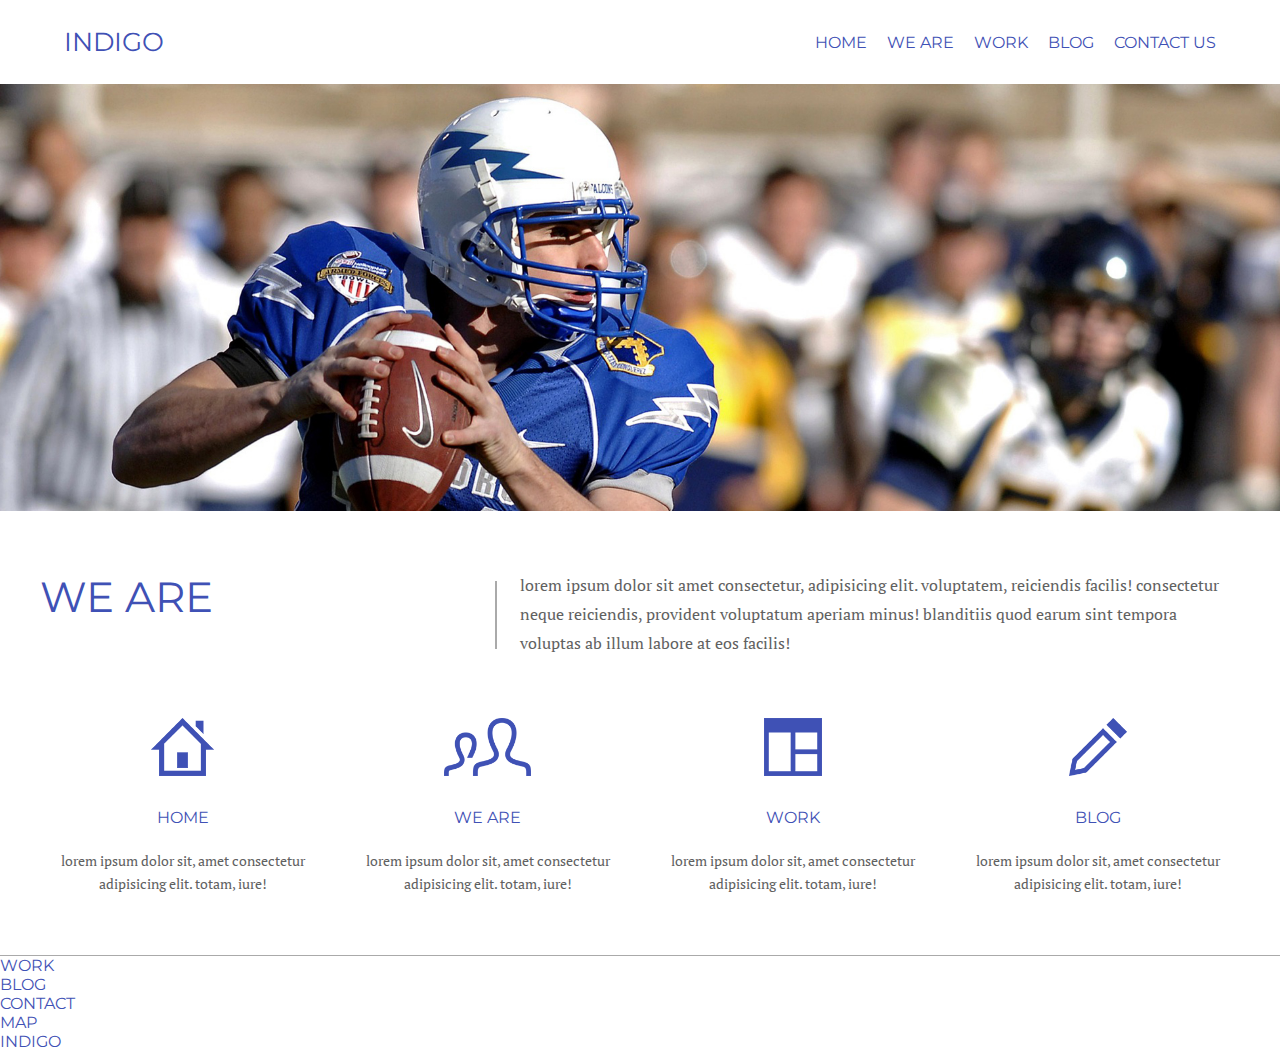
==== index.html @ 48d2efc8 "Add files via upload" ====
<!DOCTYPE html>
<html lang="ko">
<head>
    <meta charset="UTF-8">
    <meta http-equiv="X-UA-Compatible" content="IE=edge">
    <meta name="viewport" content="width=device-width, initial-scale=1.0">
    <link rel="shortcut icon" href="./favicon.ico" type="image/x-icon">
    <link rel="stylesheet" href="./css/reset.css">

    <title>INDIGO</title>
    <style>
        @import url('https://fonts.googleapis.com/css2?family=Montserrat:ital,wght@0,100;0,200;0,300;0,400;0,500;0,600;0,700;0,800;0,900;1,100;1,200;1,300;1,400;1,500;1,600;1,700;1,800;1,900&family=PT+Serif:ital,wght@0,400;0,700;1,400;1,700&display=swap');
        :root{            
            font-family: 'Montserrat',sans-serif;
            font-weight:400;
            font-size:16px;
            color:#3f51b5;
            /* line-height:1.4em; */
            text-transform:uppercase;
        }
        .lower-txt{
            text-transform:lowercase;
        }
        .serif{
            font-family:'PT serif',serif;
            color:#616161;
        }        
        .hide{
            display:none;
        }

        .wrap{            
            overflow:hidden;
            /* background:rgba(0,0,0,0.3); */
        }
        .container{
            overflow:hidden;
            max-width:1200px;
            margin:0 auto;
        }
        .header{
            position:relative;
            display:flex;           
            justify-content:space-between;
            align-items:center;
            width:100%;
            height:62px;
            padding:0 5%;
            background:#fff;
        }
        .logo{
            font-size:26px;
        }
        nav{
            position:absolute;            
            left:0;
            right:0;
            top:100%;

            height:0;            
            background:#3f51b5;
            color:#fff;
            overflow:hidden;
            transition-property:height;
            transition-duration:0.3s;
        }
        nav.active{
            height:216px;
        }
        nav li{
            padding:10px 5%;
            border-bottom:1px solid #222165;
        }
        .btn-nav{
            display:flex;
            flex-flow:column nowrap;
            justify-content:space-between;
            width:22px;
            height:16px;
            cursor:pointer;
        }
        .btn-nav::before,.btn-nav::after{
            content:'';
            display:block;
        }
        .btn-nav span,.btn-nav::before,.btn-nav::after{
            height:2px;
            background:#3f51b5;
            text-indent:-9999px;
        }
        .we-are{
            border-bottom:1px solid #aaa;
            padding:60px 20px;
        }
        .flex-box{
            display:flex;
            flex-flow:row wrap;
            justify-content:space-between;
        }
        .flex-box img{
            width:auto;
            height:100%;
        }
        .flex-box>*{
            width:100%;
        }
        .flex-box h2{
            margin-bottom:0.5em;
            font-size:42px;
            text-align:center;
        }
        .flex-box h2+p{
            position:relative;
            margin-bottom:60px;
            text-align:center;
            line-height:29px;
        }
        .flex-box h2+p::before{
            position:absolute;
            left:-25px;
            top:10px;
            content:'';
            display:none;
            width:2px;
            height:68px;
            background:#aaa;
        }
        .flex-box article{
            margin-bottom:50px;
        }
        .flex-box article:last-of-type{
            margin-bottom:0;
        }
        .flex-box article .img-box{
            height:58px;
            margin-bottom:2em;
            text-align:center;
        }
        .flex-box article h3{
            margin-bottom:1.4em;
            text-align:center;
        }
        .flex-box article p{
            font-size:14px;
            line-height:23px;
            color:#616161;
            text-align:center;
        }




        @media (min-width:768px){
            .header{
                height:84px;
            }
            nav{
                position:static;
                height:auto;
                background:transparent;
                color:#3f51b5;
            }
            nav.active{
                height:auto;
            }
            nav li{
                display:inline;
                padding:0 0 0 1em;
                border-bottom:none;
            }
            .btn-nav{
                display:none;
            }
            .flex-box article{
                width:calc(25% - 15px);
                margin-bottom:0;
            }
            
        }

        @media (min-width:1200px){
            .flex-box h2{
                width:40%;
                text-align:left;
            }
            .flex-box h2+p{                
                width:60%;
                /* padding-left:2em; */
                /* border-left:1px solid #aaa; */
                text-align:left;
            }
            .flex-box h2+p::before{
                display:block;
            }
        }
    </style>
</head>
<body>
    <section class="wrap">
        <header class="header">
            <h1 class="logo"><a href="./index.html">indigo</a></h1>
            <nav>
                <ul>
                    <li><a href="./index.html">home</a></li>
                    <li><a href="#">we are</a></li>
                    <li><a href="#">work</a></li>
                    <li><a href="#">blog</a></li>
                    <li><a href="#">contact us</a></li>
                </ul>
            </nav>
            <div class="btn-nav" onclick="navToggle();">
                <span>내비버튼</span>
            </div>
        </header>
        <section class="sec slider">
            <h2 class="hide">slider</h2>
            <div class="img-box">
                <a href="#">
                    <picture>
                        <source media="(min-width:1200px)" srcset="./images/slide03.jpg">
                        <source media="(min-width:768px )" srcset="./images/slide02.jpg">
                        <img src="./images/slide01.jpg" alt="슬라이드">
                    </picture>
                </a>
            </div>
        </section>
        <section class="sec we-are">            
            <div class="container flex-box">
                <h2>we are</h2>
                <p class="lower-txt serif">Lorem ipsum dolor sit amet consectetur, adipisicing elit. Voluptatem, reiciendis facilis! Consectetur neque reiciendis, provident voluptatum aperiam minus! Blanditiis quod earum sint tempora voluptas ab illum labore at eos facilis!</p>
                <article>
                    <div class="img-box"><img src="./images/promo01.png" alt="프로모션1"></div>
                    <h3>home</h3>
                    <p class="lower-txt serif">Lorem ipsum dolor sit, amet consectetur adipisicing elit. Totam, iure!</p>
                </article>
                <article>
                    <div class="img-box"><img src="./images/promo02.png" alt="프로모션2"></div>
                    <h3>we are</h3>
                    <p class="lower-txt serif">Lorem ipsum dolor sit, amet consectetur adipisicing elit. Totam, iure!</p>
                </article>
                <article>
                    <div class="img-box"><img src="./images/promo03.png" alt="프로모션3"></div>
                    <h3>work</h3>
                    <p class="lower-txt serif">Lorem ipsum dolor sit, amet consectetur adipisicing elit. Totam, iure!</p>
                </article>
                <article>
                    <div class="img-box"><img src="./images/promo04.png" alt="프로모션4"></div>
                    <h3>blog</h3>
                    <p class="lower-txt serif">Lorem ipsum dolor sit, amet consectetur adipisicing elit. Totam, iure!</p>
                </article>
            </div>   
        </section>
        <section class="sec work">
            <h2>work</h2>
        </section>
        <section class="sec blog">
            <h2>blog</h2>
        </section>
        <section class="sec contact">
            <h2>contact</h2>
        </section>
        <section class="sec map">
            <h2>map</h2>
        </section>
        <footer class="footer">
            <address>indigo</address>
        </footer>
    </section>

    <script src="./js/default.js"></script>
</body>
</html>
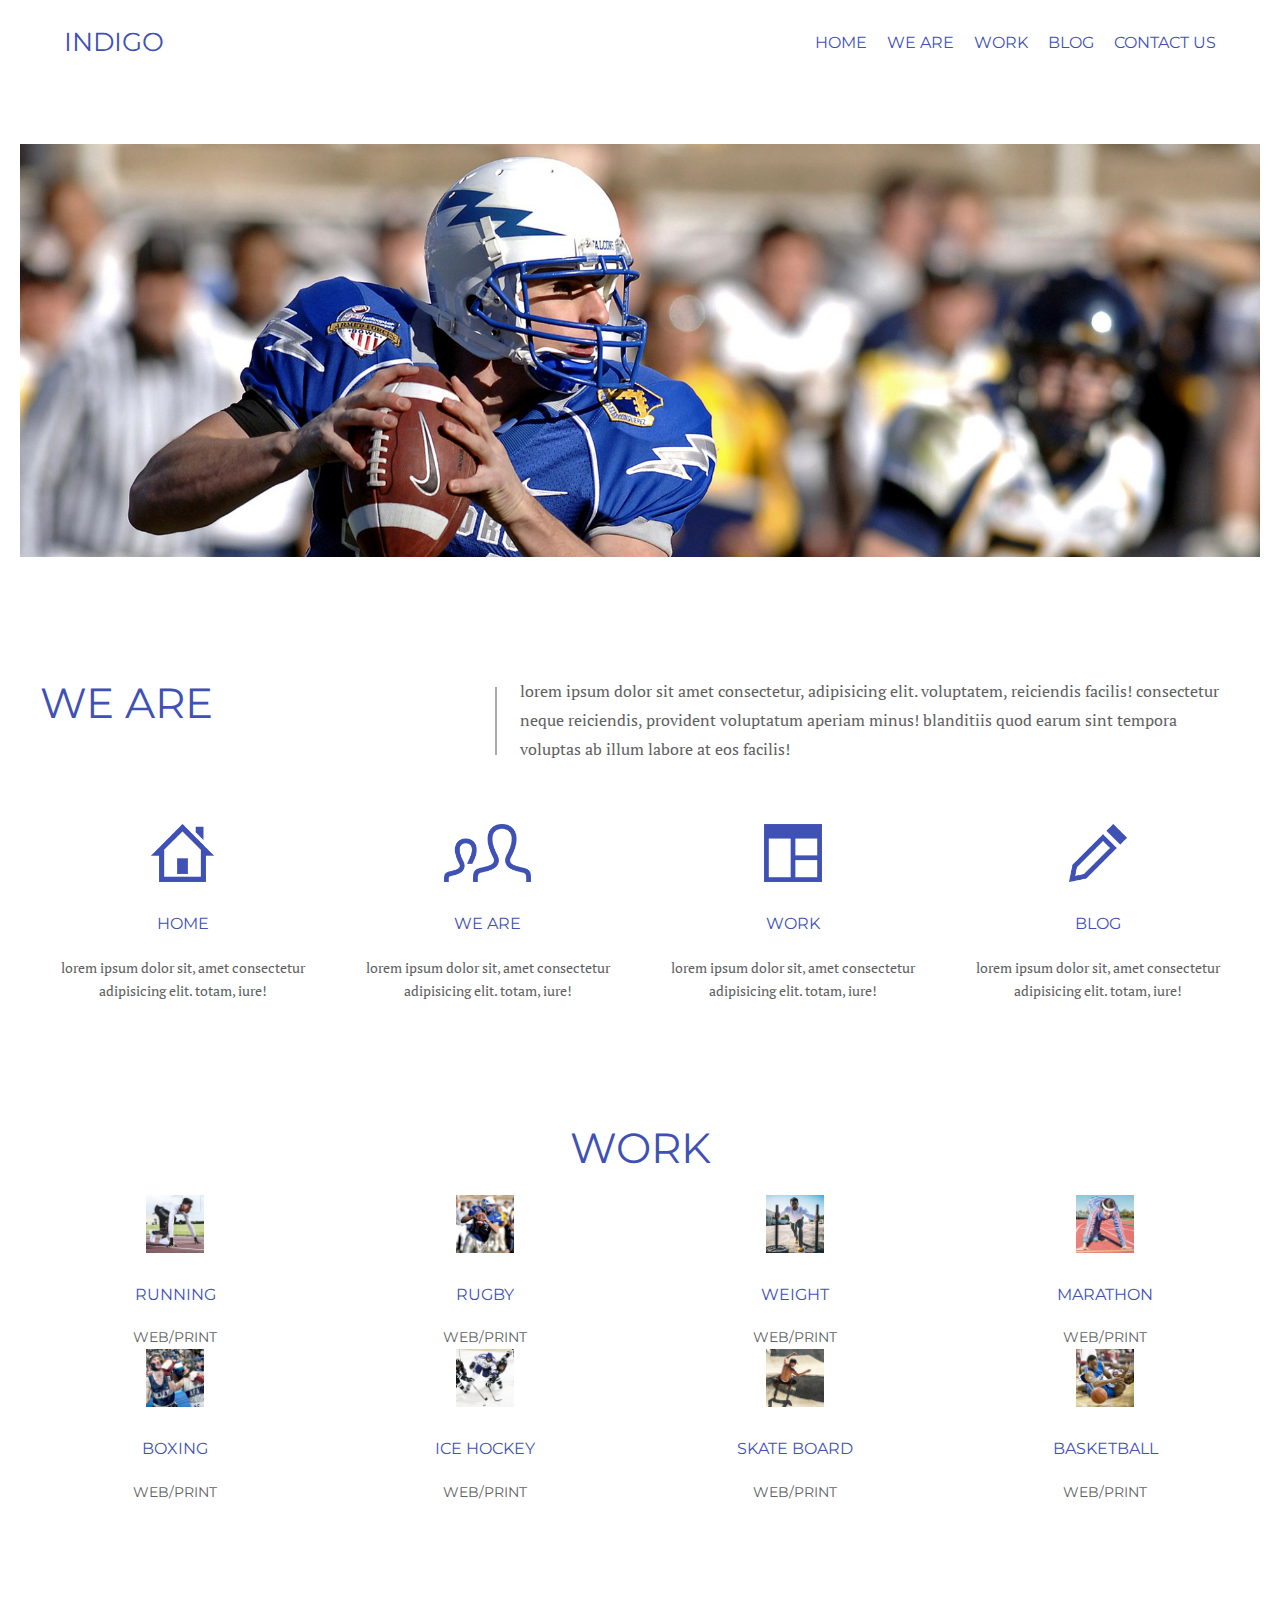
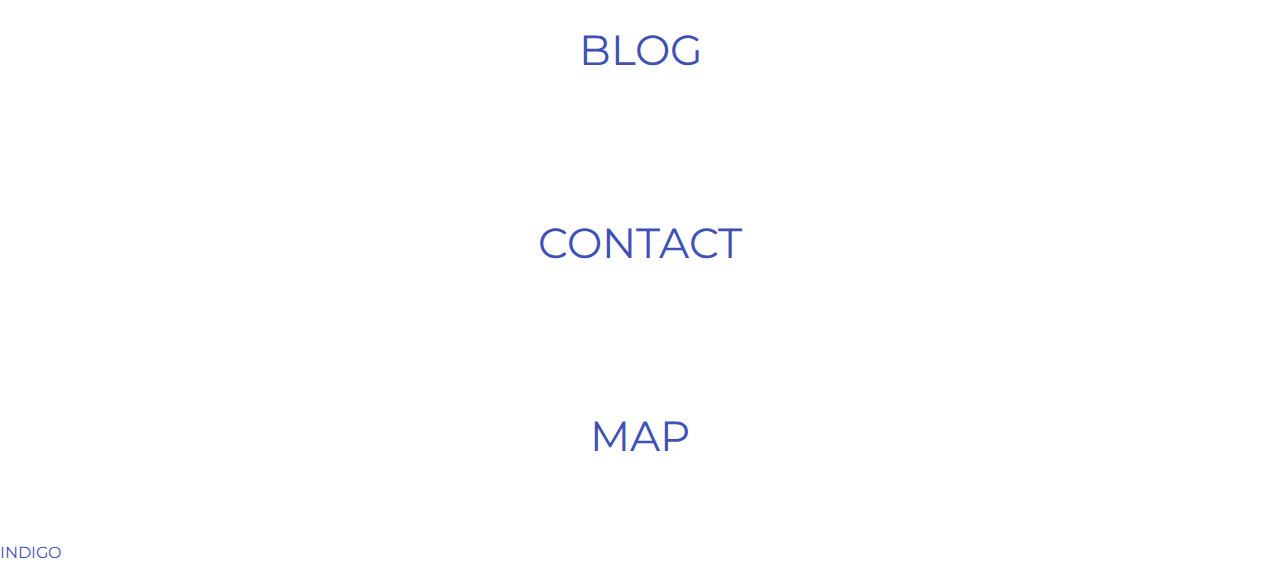
==== commit 4238004f: "Add files via upload" ====
--- a/index.html
+++ b/index.html
@@ -88,8 +88,7 @@
             background:#3f51b5;
             text-indent:-9999px;
         }
-        .we-are{
-            border-bottom:1px solid #aaa;
+        .sec{            
             padding:60px 20px;
         }
         .flex-box{
@@ -104,7 +103,7 @@
         .flex-box>*{
             width:100%;
         }
-        .flex-box h2{
+        .sec h2{
             margin-bottom:0.5em;
             font-size:42px;
             text-align:center;
@@ -175,6 +174,9 @@
                 width:calc(25% - 15px);
                 margin-bottom:0;
             }
+            .work article{
+                width:50%;
+            }
             
         }
 
@@ -191,6 +193,9 @@
             }
             .flex-box h2+p::before{
                 display:block;
+            }
+            .work article{
+                width:25%;
             }
         }
     </style>
@@ -251,7 +256,52 @@
             </div>   
         </section>
         <section class="sec work">
-            <h2>work</h2>
+            <div class="container">
+                <h2>work</h2>
+            </div>
+            <div class="flex-box">
+                <article>
+                    <div class="img-box"><img src="./images/work01.jpg" alt="work01"></div>
+                    <h3>Running</h3>
+                    <p>web/print</p>
+                </article>
+                <article>
+                    <div class="img-box"><img src="./images/work02.jpg" alt="work02"></div>
+                    <h3>Rugby</h3>
+                    <p>web/print</p>
+                </article>
+                <article>
+                    <div class="img-box"><img src="./images/work03.jpg" alt="work03"></div>
+                    <h3>Weight</h3>
+                    <p>web/print</p>
+                </article>
+                <article>
+                    <div class="img-box"><img src="./images/work04.jpg" alt="work04"></div>
+                    <h3>Marathon</h3>
+                    <p>web/print</p>
+                </article>
+                <article>
+                    <div class="img-box"><img src="./images/work05.jpg" alt="work05"></div>
+                    <h3>Boxing</h3>
+                    <p>web/print</p>
+                </article>
+                <article>
+                    <div class="img-box"><img src="./images/work06.jpg" alt="work06"></div>
+                    <h3>ice hockey</h3>
+                    <p>web/print</p>
+                </article>
+                <article>
+                    <div class="img-box"><img src="./images/work07.jpg" alt="work07"></div>
+                    <h3>skate board</h3>
+                    <p>web/print</p>
+                </article>
+                <article>
+                    <div class="img-box"><img src="./images/work08.jpg" alt="work08"></div>
+                    <h3>basketball</h3>
+                    <p>web/print</p>
+                </article>
+            </div>            
+
         </section>
         <section class="sec blog">
             <h2>blog</h2>
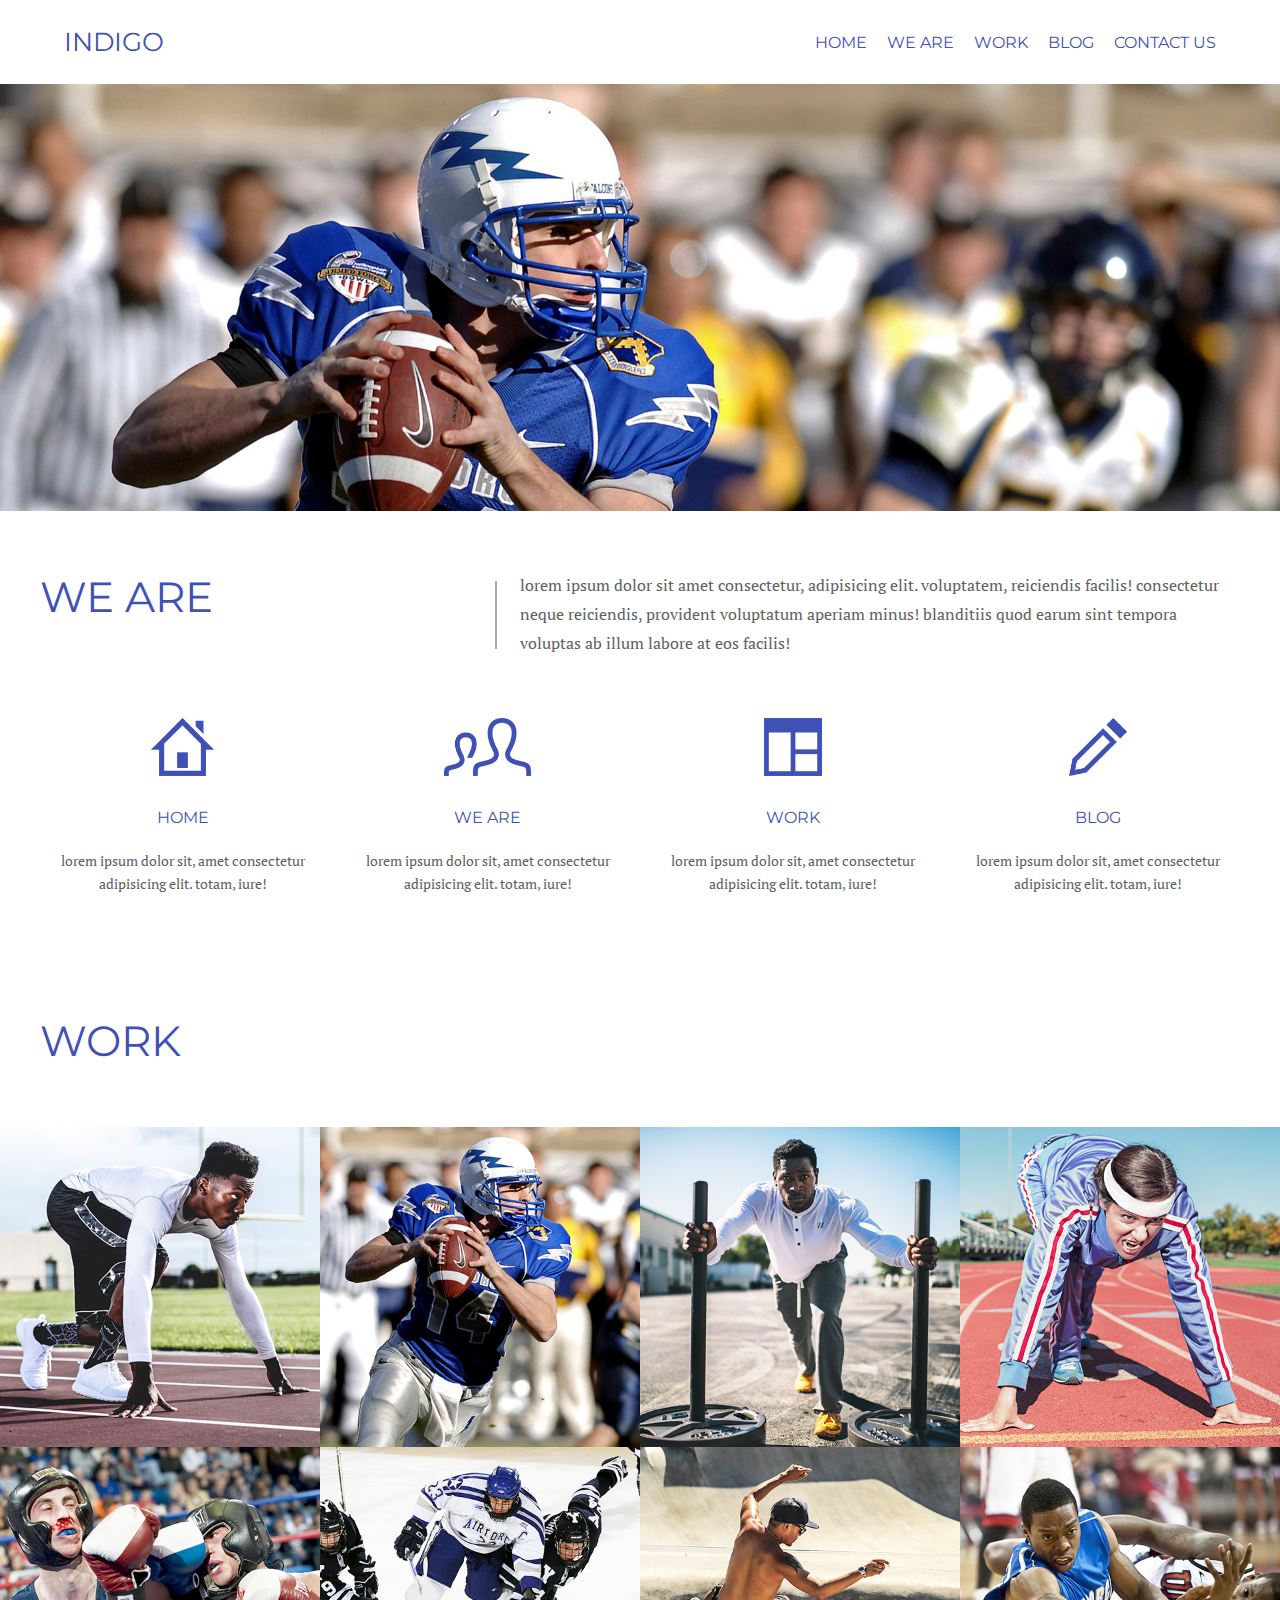
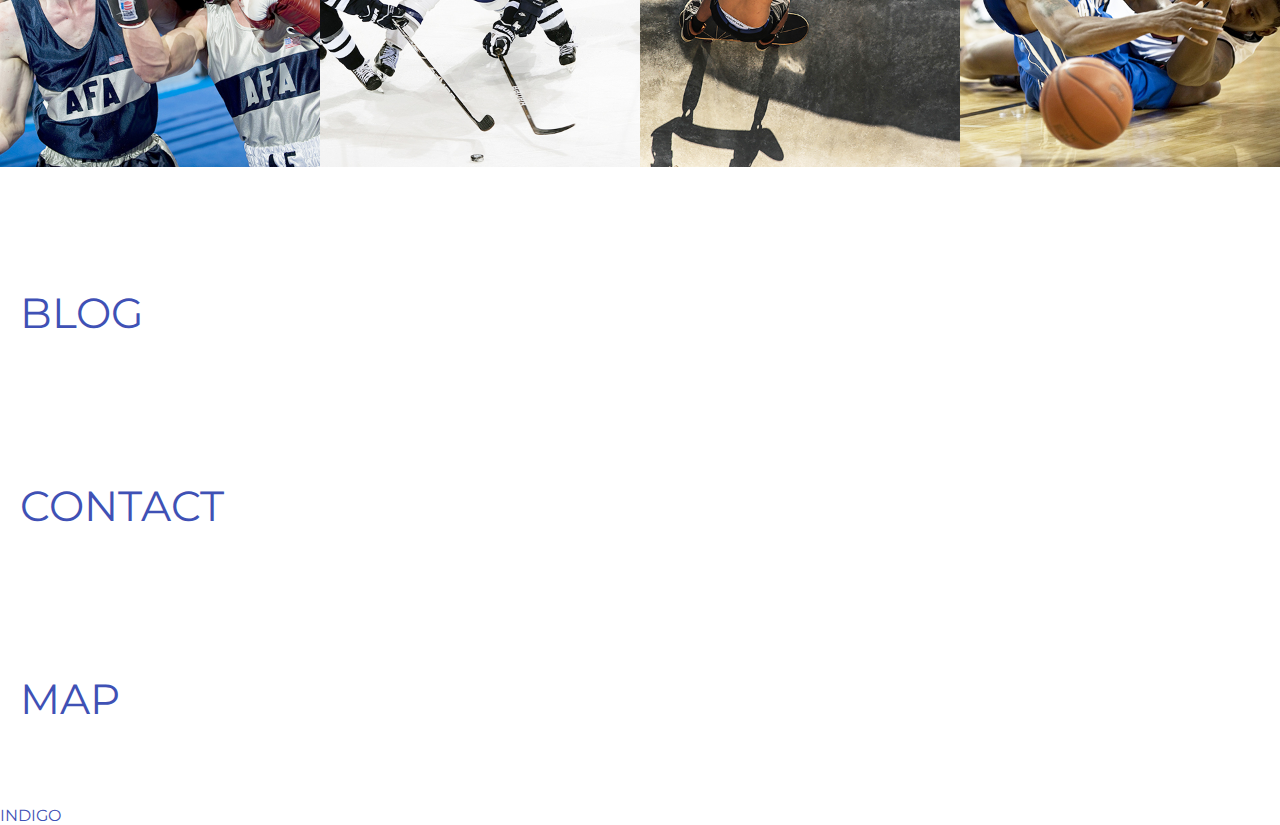
==== commit 6f72c618: "Add files via upload" ====
--- a/index.html
+++ b/index.html
@@ -28,6 +28,9 @@
         .hide{
             display:none;
         }
+        .sec{            
+            padding:60px 20px;
+        }
 
         .wrap{            
             overflow:hidden;
@@ -88,9 +91,10 @@
             background:#3f51b5;
             text-indent:-9999px;
         }
-        .sec{            
-            padding:60px 20px;
-        }
+        .slider{
+            padding:0;
+        }
+        
         .flex-box{
             display:flex;
             flex-flow:row wrap;
@@ -145,6 +149,71 @@
             color:#616161;
             text-align:center;
         }
+        .work{
+            padding-left:0;
+            padding-right:0;
+        }
+        .work h2{
+            margin-bottom:60px;
+        }
+        .work article{
+            overflow:hidden;
+            position:relative;
+            margin:0;
+        }        
+        .work article .img-box{            
+            width:100%;
+            height:auto;
+            margin:0;
+        }
+        .work article img{
+            height:auto;
+            width:100%;
+        }
+        .work article:hover img{
+            opacity:0.5;
+        }
+        .work article .img-box::after{
+            position:absolute;
+            left:0;
+            right:0;
+            top:0;
+            bottom:0;
+            background:#3f51b5;
+            content:'';
+            display:block;
+            opacity:0;
+            transition:0.3s;
+        }
+        .work article:hover .img-box::after{
+            opacity:0.8;
+        }
+
+        .work article h3,.work article p{
+            position:absolute;
+            left:2em;
+            top:-4em;
+            opacity:0;
+            font-weight:700;
+            font-size:18px;
+            color:#fff;
+            transition:0.3s;
+        }
+        .work article p{
+            padding-left:7px;
+            top:-2em;
+            font-weight:500;
+            font-size:14px;            
+        }
+        .work article:hover h3{
+            top:2em;
+            opacity:1;
+        }
+        .work article:hover p{
+            top:4em;
+            opacity:1;
+        }
+
 
 
 
@@ -181,7 +250,7 @@
         }
 
         @media (min-width:1200px){
-            .flex-box h2{
+            .sec h2{
                 width:40%;
                 text-align:left;
             }
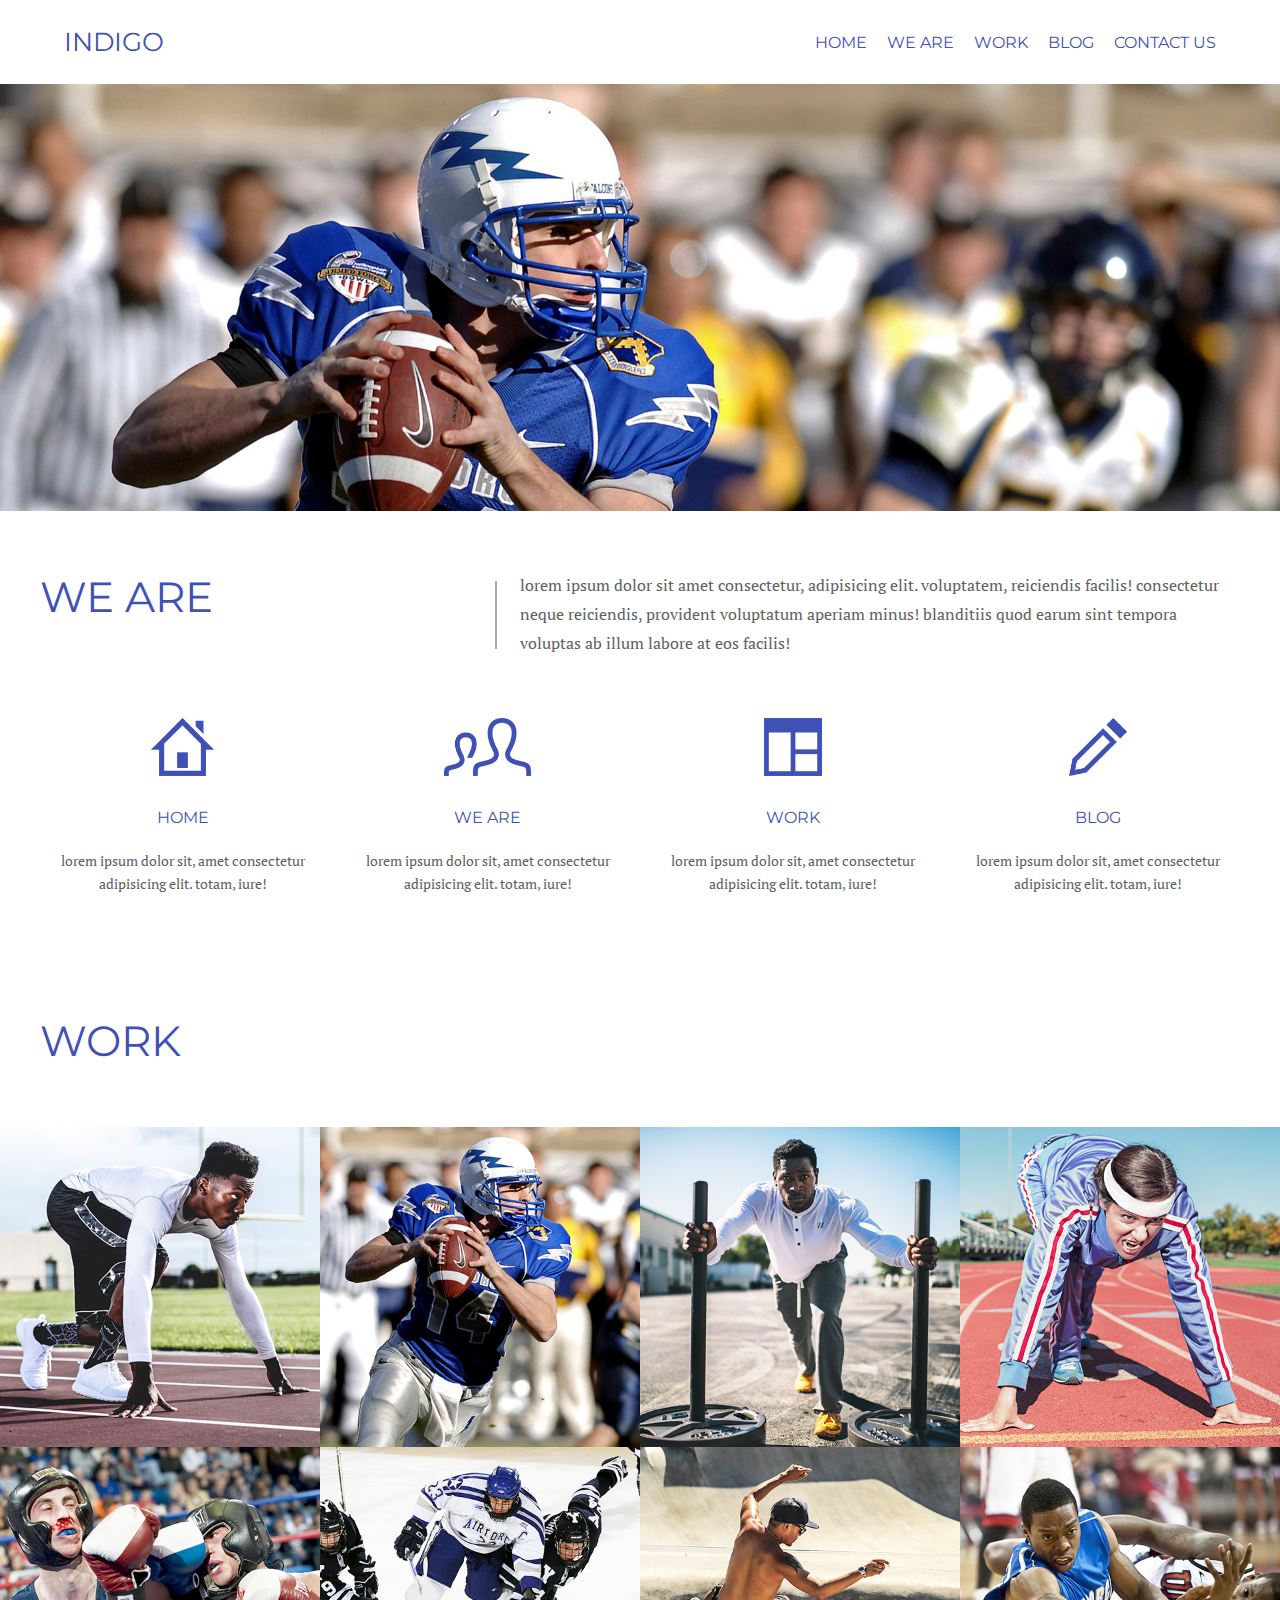
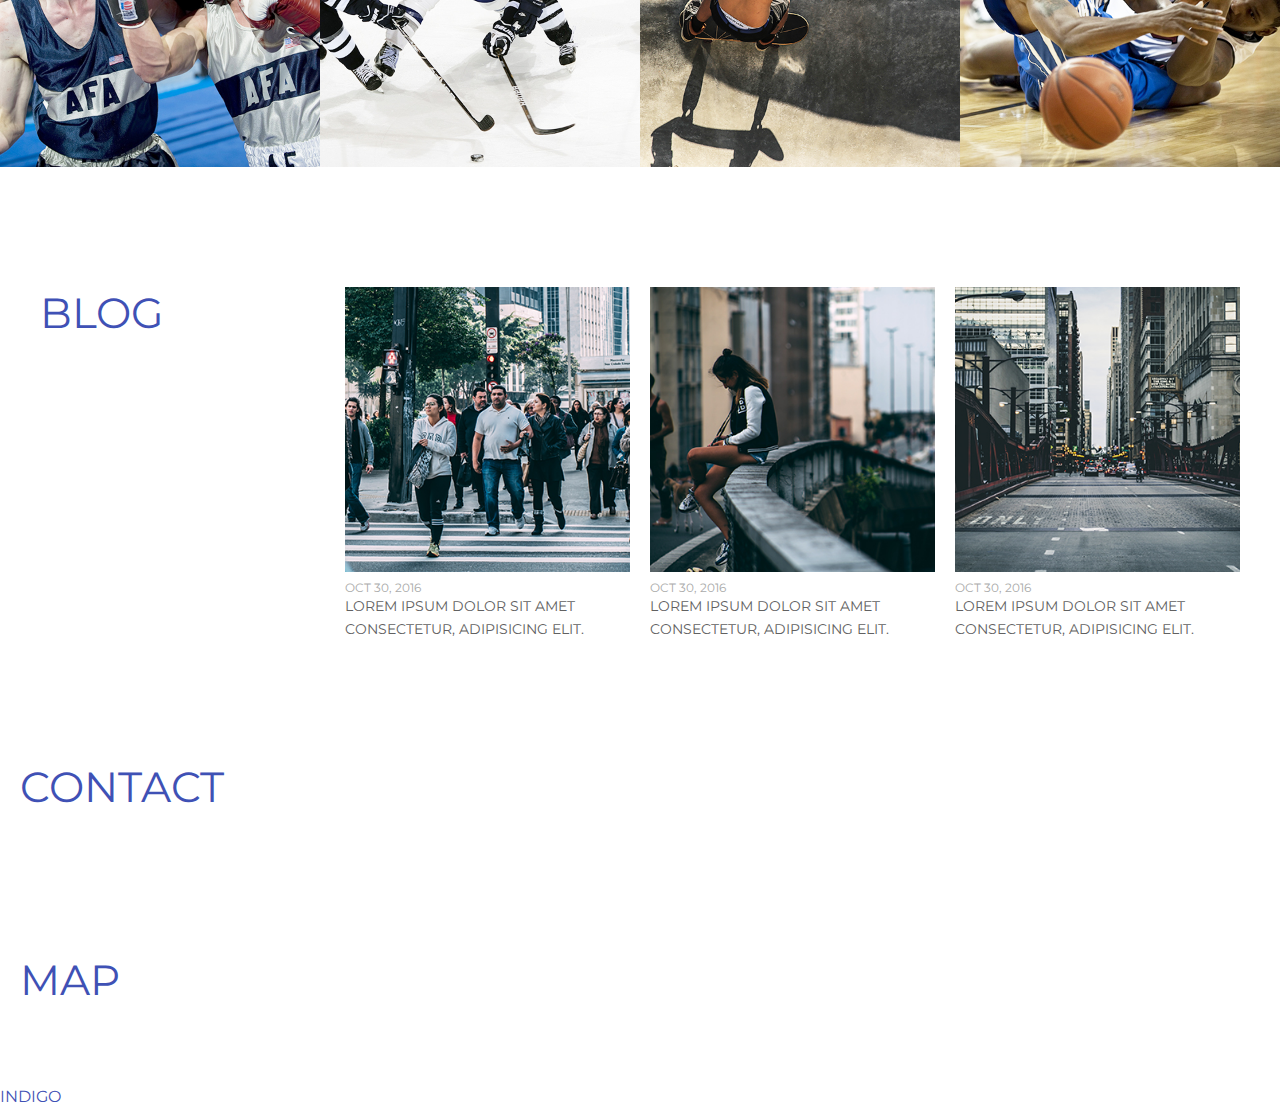
==== commit 45ac0da6: "Add files via upload" ====
--- a/index.html
+++ b/index.html
@@ -213,7 +213,23 @@
             top:4em;
             opacity:1;
         }
-
+        .blog article .img-box{
+            height:auto;
+            margin-bottom:0.5em;
+        }
+        .blog article .img-box img{
+            height:auto;
+            width:100%;
+        }
+        .blog article h3{
+            margin:0;
+            font-size:12px;
+            text-align:left;
+            color:#aaa;
+        }
+        .blog article p{
+            text-align:left;
+        }
 
 
 
@@ -246,6 +262,9 @@
             .work article{
                 width:50%;
             }
+            .blog article{
+                width:calc(33.3333% - 20px)
+            }
             
         }
 
@@ -265,6 +284,10 @@
             }
             .work article{
                 width:25%;
+            }
+            
+            .blog h2,.blog article{
+                width:calc(25% - 15px);
             }
         }
     </style>
@@ -373,7 +396,25 @@
 
         </section>
         <section class="sec blog">
-            <h2>blog</h2>
+            <div class="container flex-box">
+                <h2>blog</h2>
+                <article>
+                    <div class="img-box"><img src="./images/blog01.jpg" alt="블로그1"></div>
+                    <h3>oct 30, 2016</h3>
+                    <p>Lorem ipsum dolor sit amet consectetur, adipisicing elit.</p>
+                </article>
+                <article>
+                    <div class="img-box"><img src="./images/blog02.jpg" alt="블로그2"></div>
+                    <h3>OCT 30, 2016</h3>
+                    <p>Lorem ipsum dolor sit amet consectetur, adipisicing elit.</p>
+                </article>
+                <article>
+                    <div class="img-box"><img src="./images/blog03.jpg" alt="블로그3"></div>
+                    <h3>OCT 30, 2016</h3>
+                    <p>Lorem ipsum dolor sit amet consectetur, adipisicing elit.</p>
+                </article>
+            </div>
+            
         </section>
         <section class="sec contact">
             <h2>contact</h2>
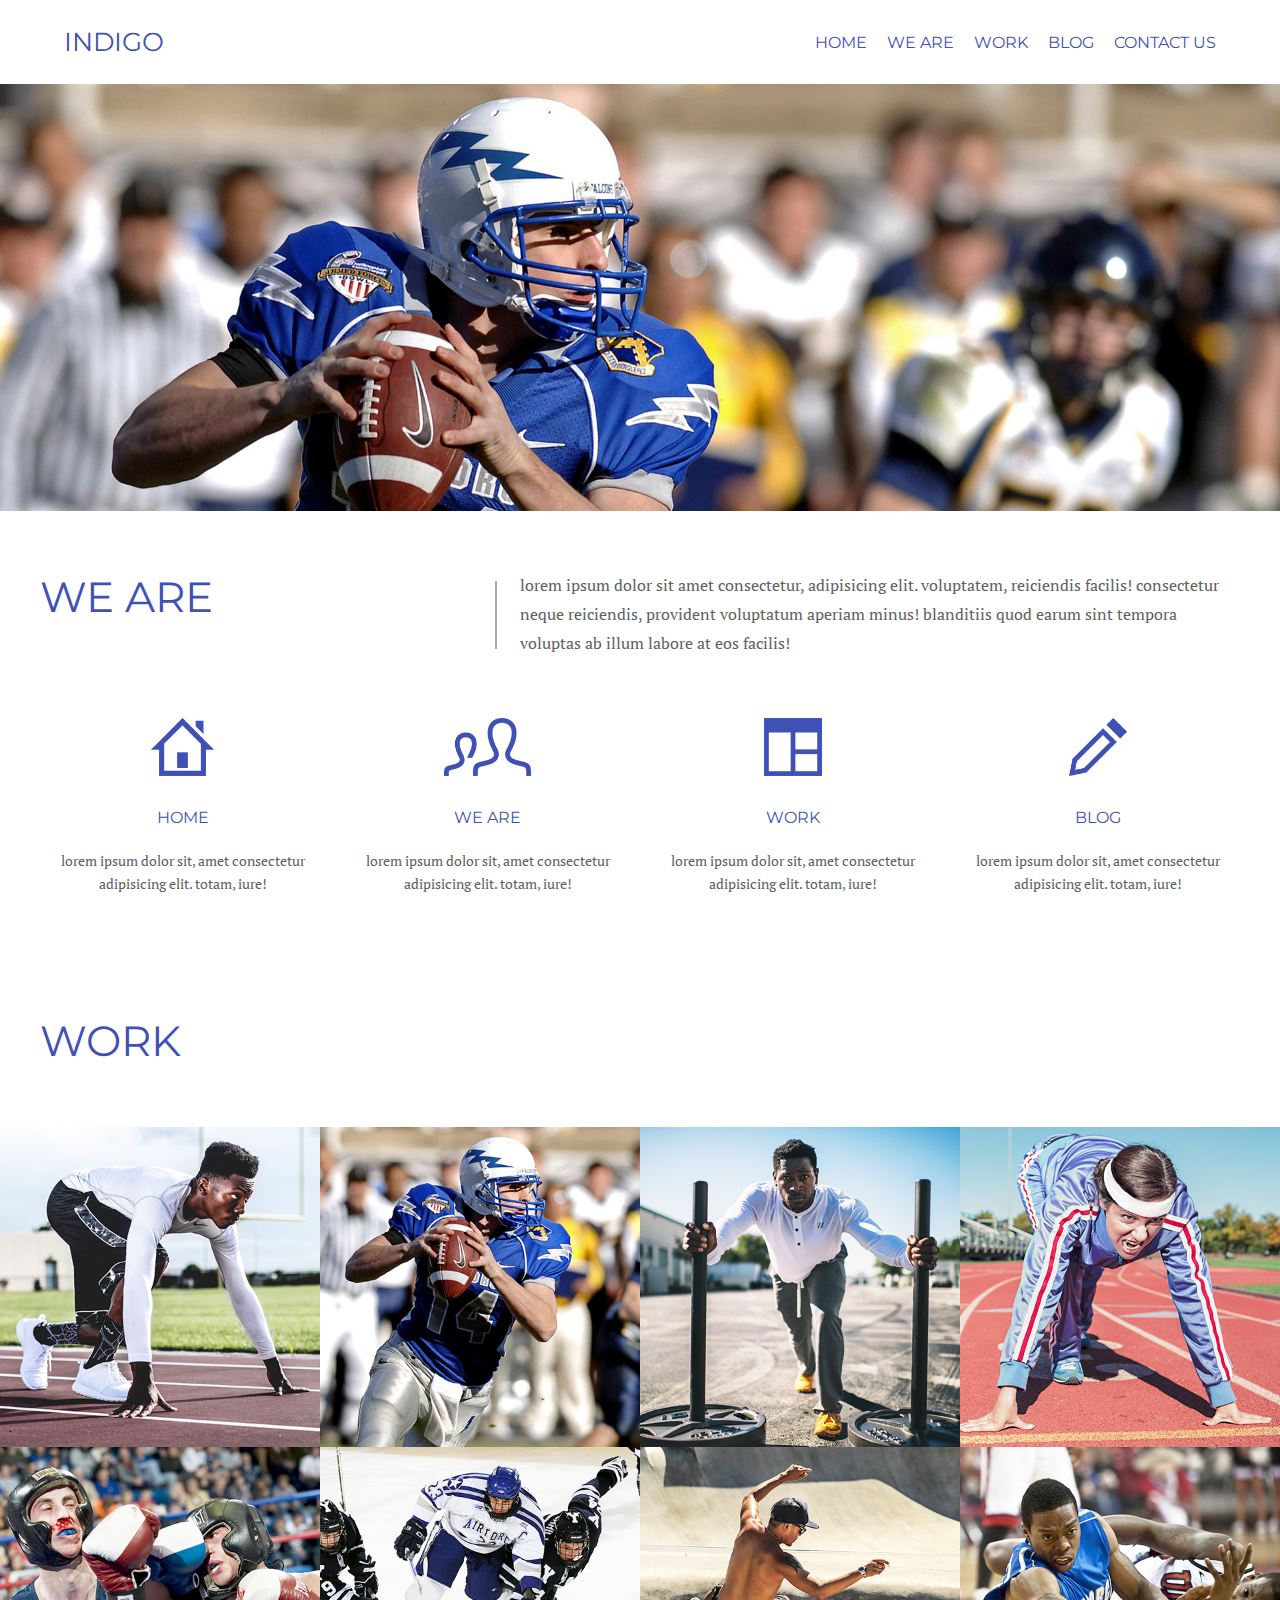
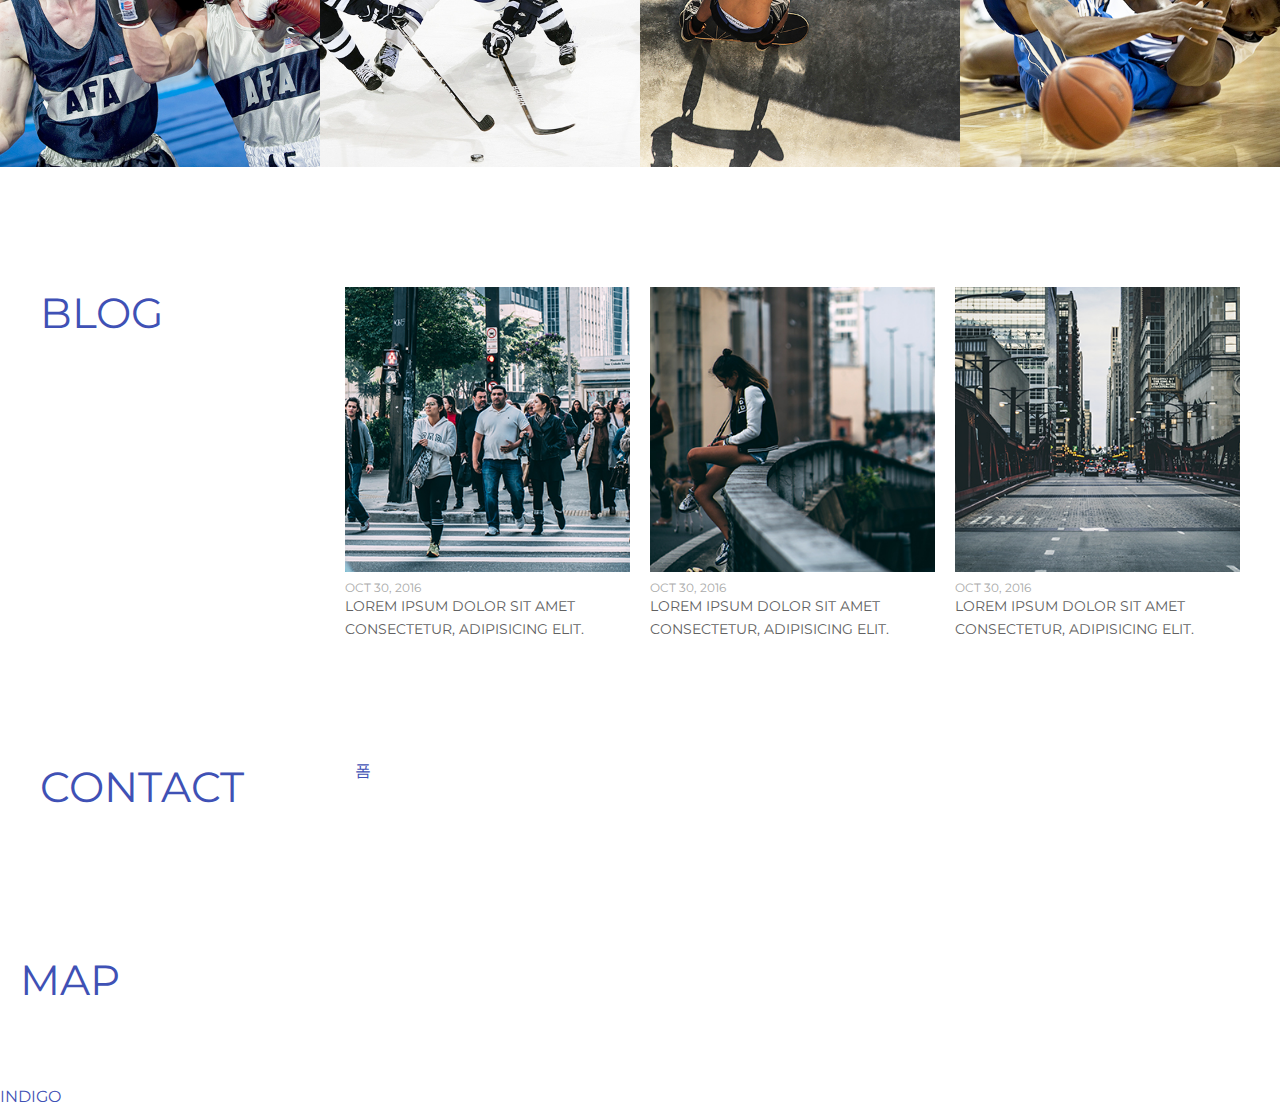
==== commit b70b5805: "Add files via upload" ====
--- a/index.html
+++ b/index.html
@@ -233,7 +233,6 @@
 
 
 
-
         @media (min-width:768px){
             .header{
                 height:84px;
@@ -284,10 +283,12 @@
             }
             .work article{
                 width:25%;
-            }
-            
-            .blog h2,.blog article{
+            }            
+            .blog h2,.blog article,.contact h2{
                 width:calc(25% - 15px);
+            }
+            .contact form{
+                width:calc(75% - 15px)
             }
         }
     </style>
@@ -417,7 +418,12 @@
             
         </section>
         <section class="sec contact">
-            <h2>contact</h2>
+            <div class="container flex-box">
+                <h2>contact</h2>
+                <form action="#">
+                    폼
+                </form>
+            </div>            
         </section>
         <section class="sec map">
             <h2>map</h2>
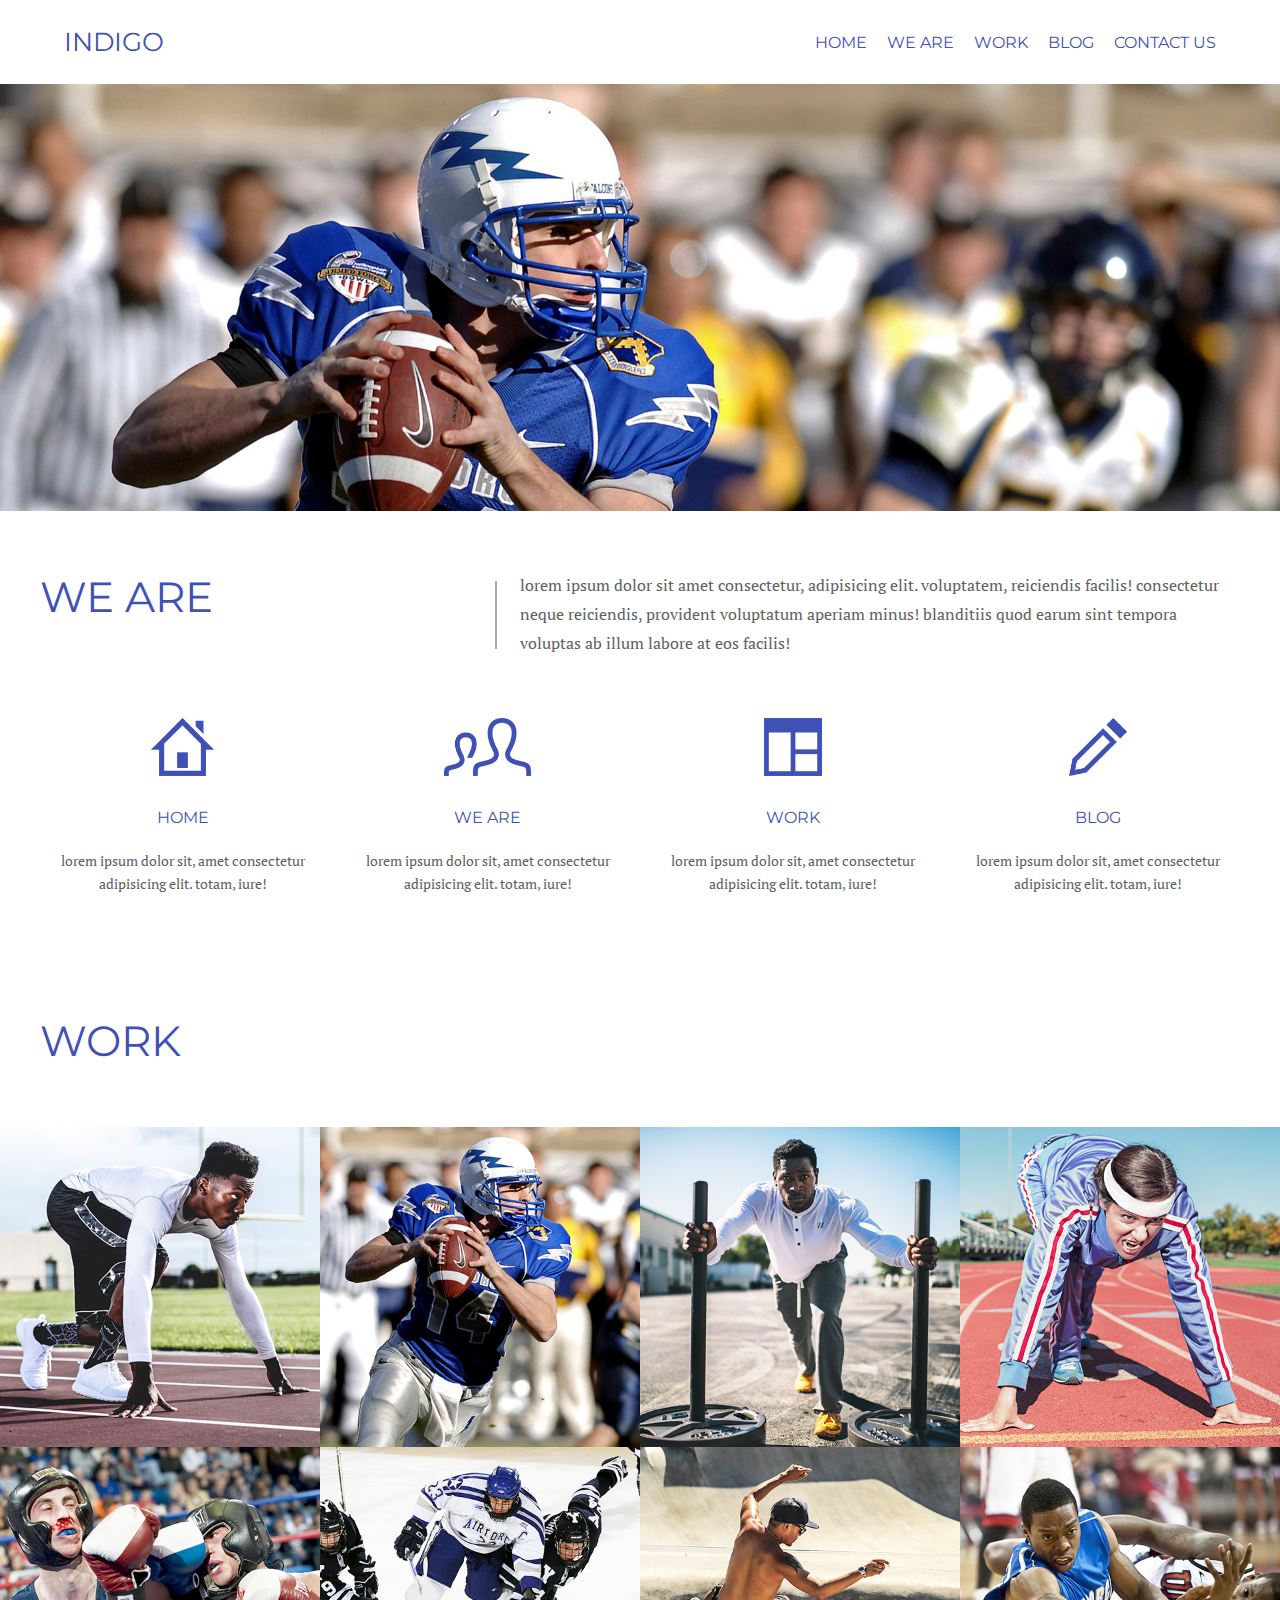
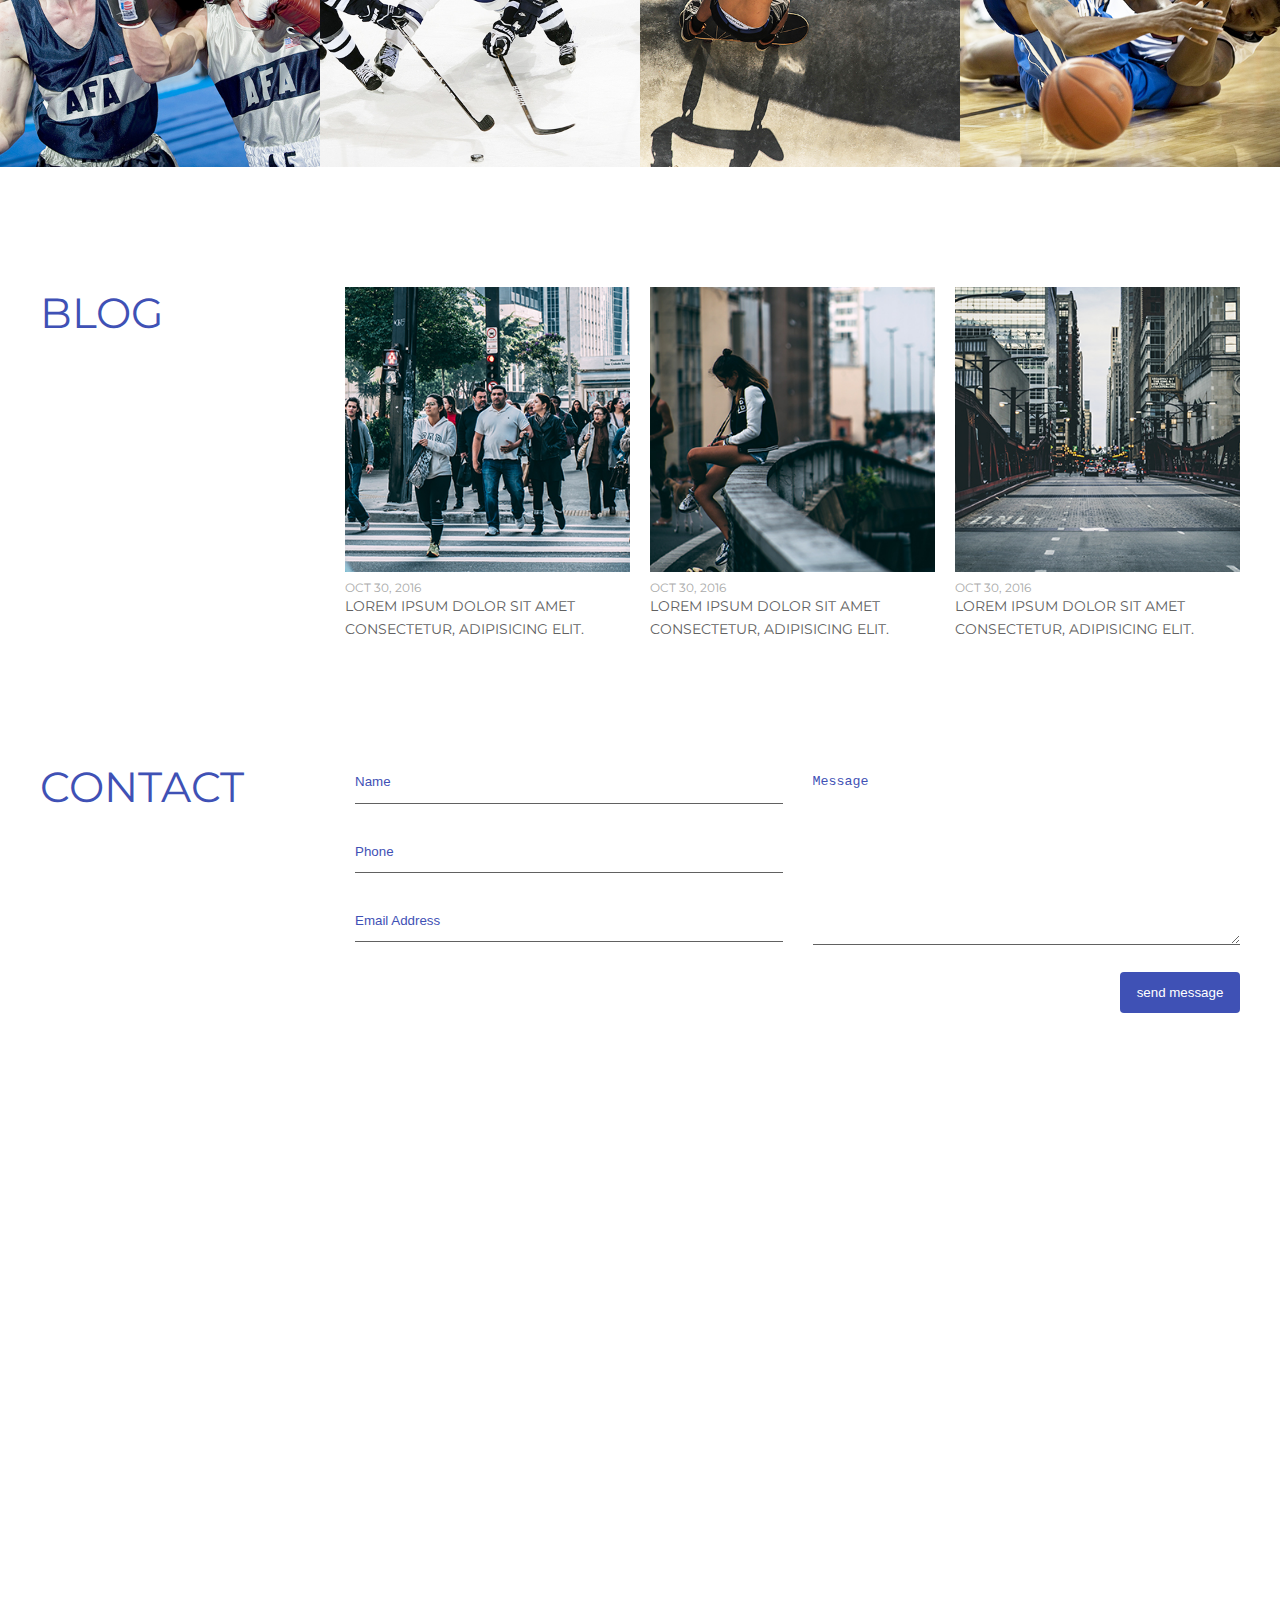
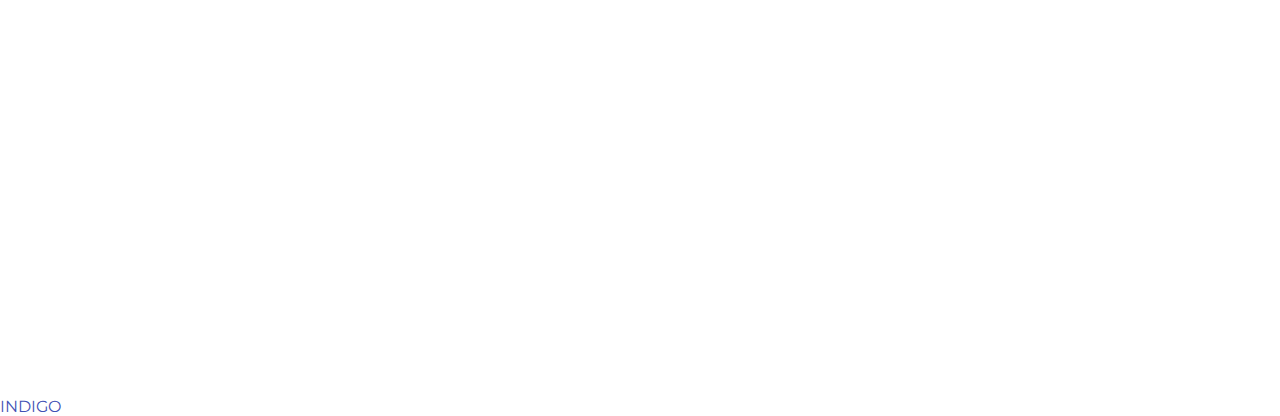
==== commit 1490a10e: "Add files via upload" ====
--- a/index.html
+++ b/index.html
@@ -31,6 +31,7 @@
         .sec{            
             padding:60px 20px;
         }
+        
 
         .wrap{            
             overflow:hidden;
@@ -230,6 +231,39 @@
         .blog article p{
             text-align:left;
         }
+        .form-box{
+            display:flex;
+            flex-flow:column nowrap;
+        }
+        .form-box>div{
+            width:100%;
+        }
+        input,textarea{
+            display:block;
+            width:100%;
+            margin-bottom:2em;
+            border:none;
+            border-bottom:1px solid #616161;
+            padding:1em 0;
+            outline:none;
+        }
+        .input-box input::placeholder,textarea::placeholder{
+            color:#3f51b5;
+            text-transform:capitalize;
+        }
+        textarea{
+            height:184px;
+        }
+        .send-box input{
+            width:120px;
+            margin:0 0 0 auto;
+            border:none;
+            border-radius:4px;
+            background:#3f51b5;
+            color:#fff;
+        }
+
+       
 
 
 
@@ -264,6 +298,13 @@
             .blog article{
                 width:calc(33.3333% - 20px)
             }
+            .form-box{
+                flex-flow:row nowrap;
+                justify-content:space-between;
+            }
+            .form-box>div{
+                width:calc(50% - 15px);
+            }
             
         }
 
@@ -290,6 +331,7 @@
             .contact form{
                 width:calc(75% - 15px)
             }
+
         }
     </style>
 </head>
@@ -421,12 +463,29 @@
             <div class="container flex-box">
                 <h2>contact</h2>
                 <form action="#">
-                    폼
+                    <div class="form-box">
+                        <div class="input-box">                            
+                            <label for="name" class="hide">name</label>                            
+                            <input type="text" name="name" id="name" placeholder="name">
+                            <label for="phone" class="hide">phone</label>
+                            <input type="text" name="phone" id="phone" placeholder="phone">
+                            <label for="e-mail" class="hide">email address</label>
+                            <input type="email" name="e-mail" id="e-mail" placeholder="email address">
+                        </div>
+                        <div class="txt-box">
+                            <label for="msg" class="hide">message</label>
+                            <textarea name="nsg" id="msg" placeholder="message"></textarea>
+                        </div>
+                    </div>                    
+                    <div class="send-box">
+                        <input type="submit" value="send message">
+                    </div>
                 </form>
             </div>            
         </section>
         <section class="sec map">
-            <h2>map</h2>
+            <h2 class="hide">map</h2>
+            <iframe src="https://www.google.com/maps/embed?pb=!1m14!1m12!1m3!1d3161.3459718790295!2d126.67582166233586!3d37.594015802522925!2m3!1f0!2f0!3f0!3m2!1i1024!2i768!4f13.1!5e0!3m2!1sko!2skr!4v1684981119388!5m2!1sko!2skr" width="1200" height="800" style="border:0;" allowfullscreen="" loading="lazy" referrerpolicy="no-referrer-when-downgrade"></iframe>
         </section>
         <footer class="footer">
             <address>indigo</address>
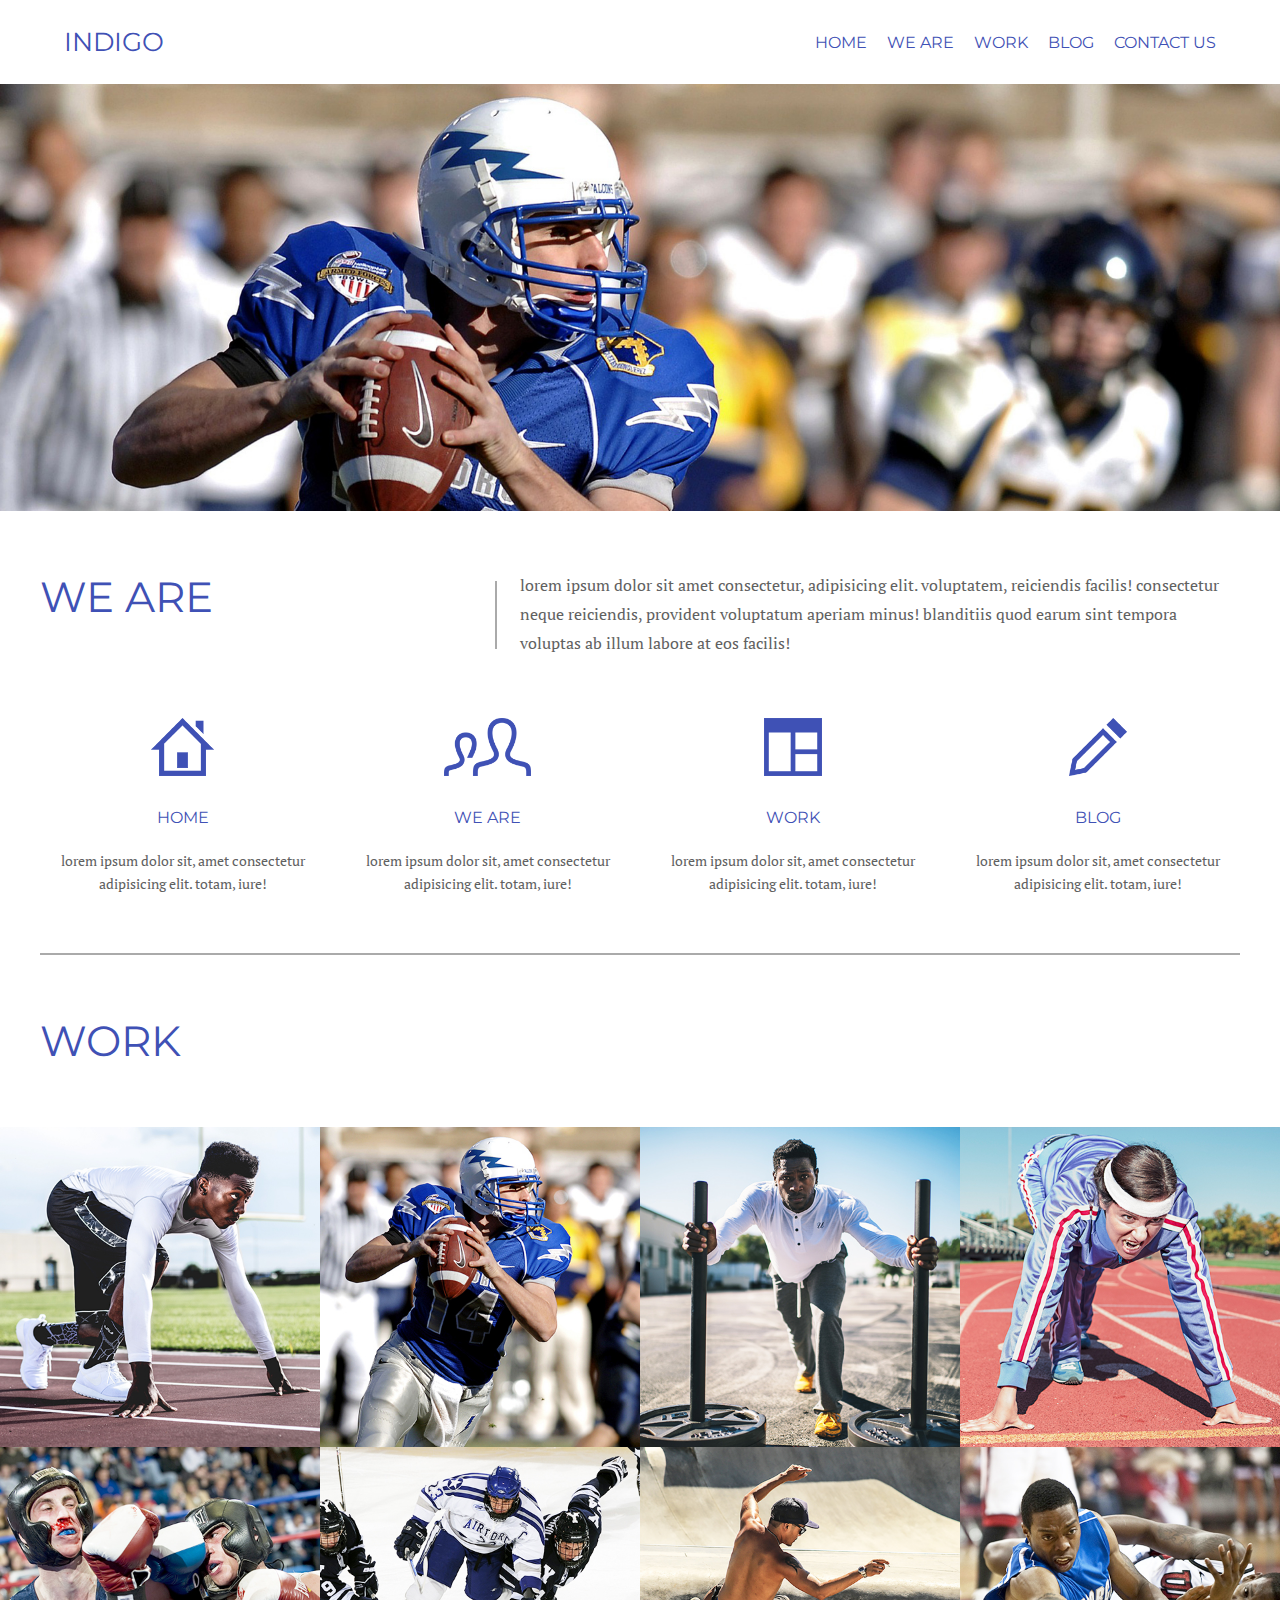
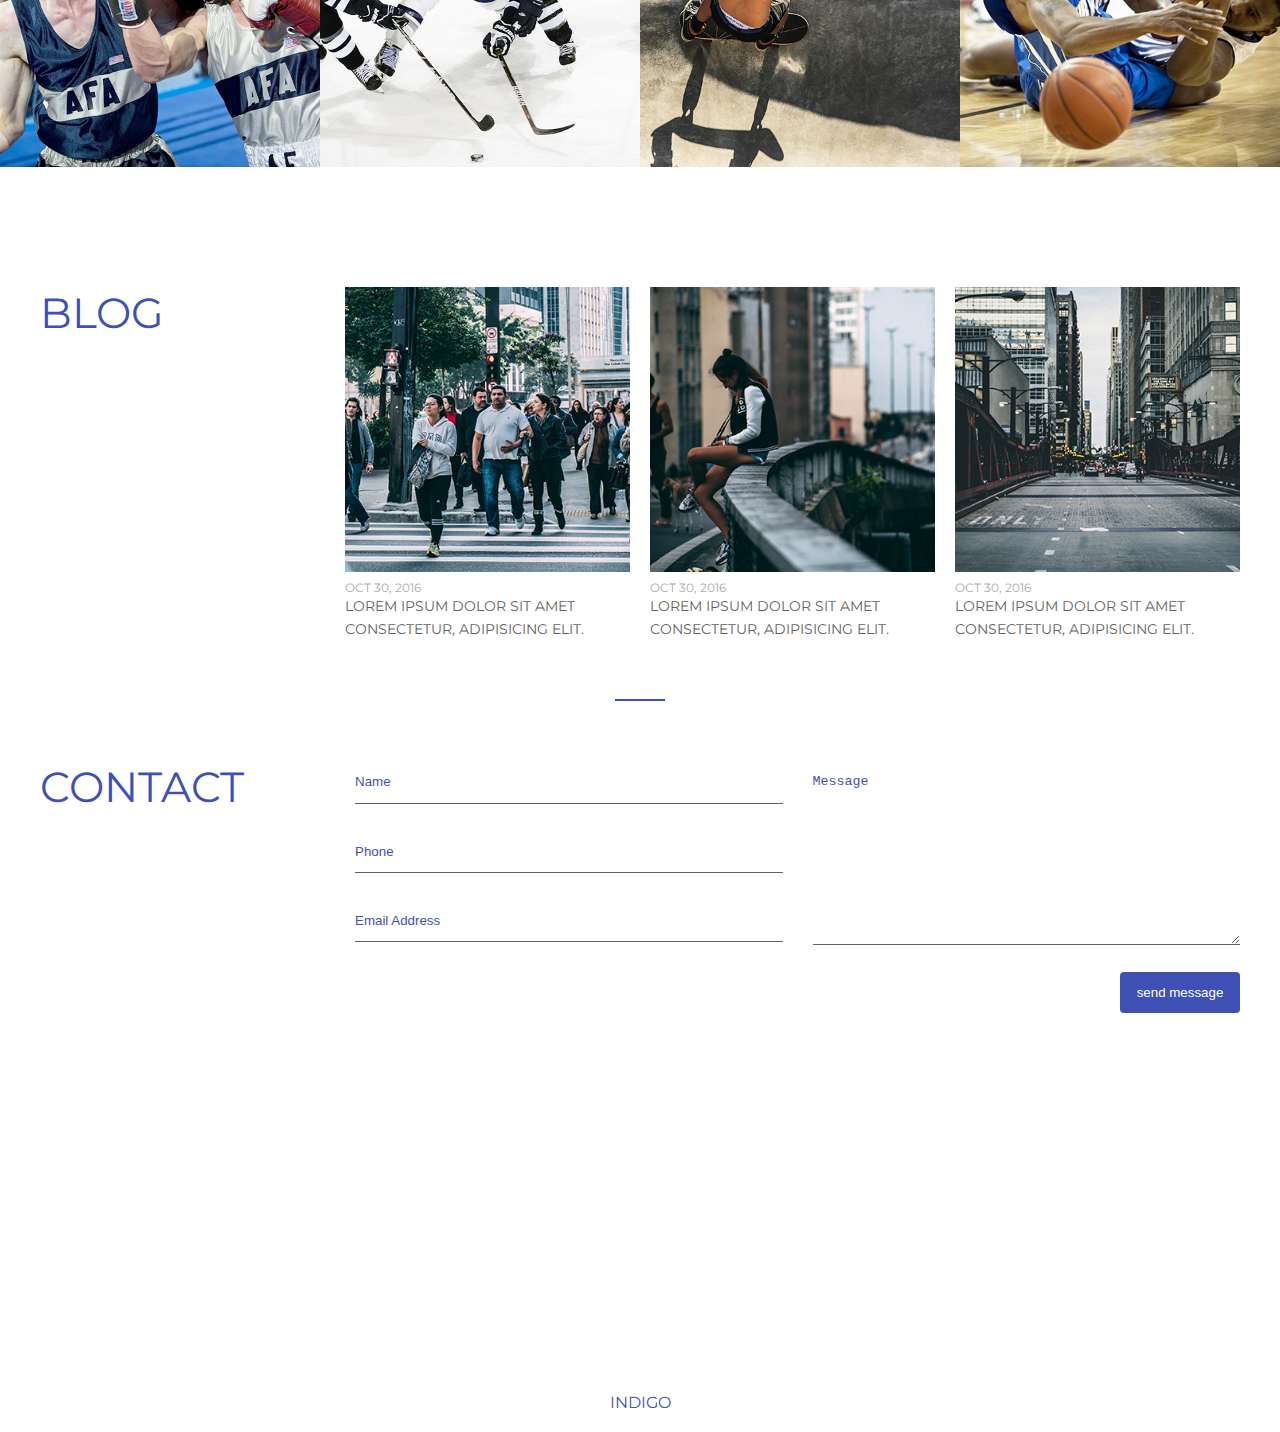
==== commit 2fd3265d: "Add files via upload" ====
--- a/index.html
+++ b/index.html
@@ -30,6 +30,25 @@
         }
         .sec{            
             padding:60px 20px;
+        }
+        .under-line{
+            position:relative;
+        }
+        .under-line::after{
+            position:absolute;
+            left:50%;
+            bottom:0;
+            transform:translateX(-50%);
+            content:'';
+            display:block;
+            width:100%;
+            max-width:1200px;
+            height:2px;            
+            background:#aaa;
+        }
+        .blog.under-line::after{
+            width:50px;
+            background:#3f51b5;
         }
         
 
@@ -262,6 +281,19 @@
             background:#3f51b5;
             color:#fff;
         }
+        .map{
+            padding:0;
+        }
+        .map iframe{
+            display:block;
+            width:100%;
+            height:500px;
+            border:none;
+        }
+        address{
+            padding:20px;
+            text-align:center;
+        }
 
        
 
@@ -305,7 +337,9 @@
             .form-box>div{
                 width:calc(50% - 15px);
             }
-            
+            .map iframe{
+                height:400px;
+            }
         }
 
         @media (min-width:1200px){
@@ -331,7 +365,9 @@
             .contact form{
                 width:calc(75% - 15px)
             }
-
+            .map iframe{
+                height:300px;
+            }
         }
     </style>
 </head>
@@ -364,7 +400,7 @@
                 </a>
             </div>
         </section>
-        <section class="sec we-are">            
+        <section class="sec we-are under-line">            
             <div class="container flex-box">
                 <h2>we are</h2>
                 <p class="lower-txt serif">Lorem ipsum dolor sit amet consectetur, adipisicing elit. Voluptatem, reiciendis facilis! Consectetur neque reiciendis, provident voluptatum aperiam minus! Blanditiis quod earum sint tempora voluptas ab illum labore at eos facilis!</p>
@@ -438,7 +474,7 @@
             </div>            
 
         </section>
-        <section class="sec blog">
+        <section class="sec blog under-line">
             <div class="container flex-box">
                 <h2>blog</h2>
                 <article>
@@ -485,7 +521,7 @@
         </section>
         <section class="sec map">
             <h2 class="hide">map</h2>
-            <iframe src="https://www.google.com/maps/embed?pb=!1m14!1m12!1m3!1d3161.3459718790295!2d126.67582166233586!3d37.594015802522925!2m3!1f0!2f0!3f0!3m2!1i1024!2i768!4f13.1!5e0!3m2!1sko!2skr!4v1684981119388!5m2!1sko!2skr" width="1200" height="800" style="border:0;" allowfullscreen="" loading="lazy" referrerpolicy="no-referrer-when-downgrade"></iframe>
+            <iframe src="https://www.google.com/maps/embed?pb=!1m14!1m12!1m3!1d3161.3459718790295!2d126.67582166233586!3d37.594015802522925!2m3!1f0!2f0!3f0!3m2!1i1024!2i768!4f13.1!5e0!3m2!1sko!2skr!4v1684981119388!5m2!1sko!2skr"></iframe>            
         </section>
         <footer class="footer">
             <address>indigo</address>
